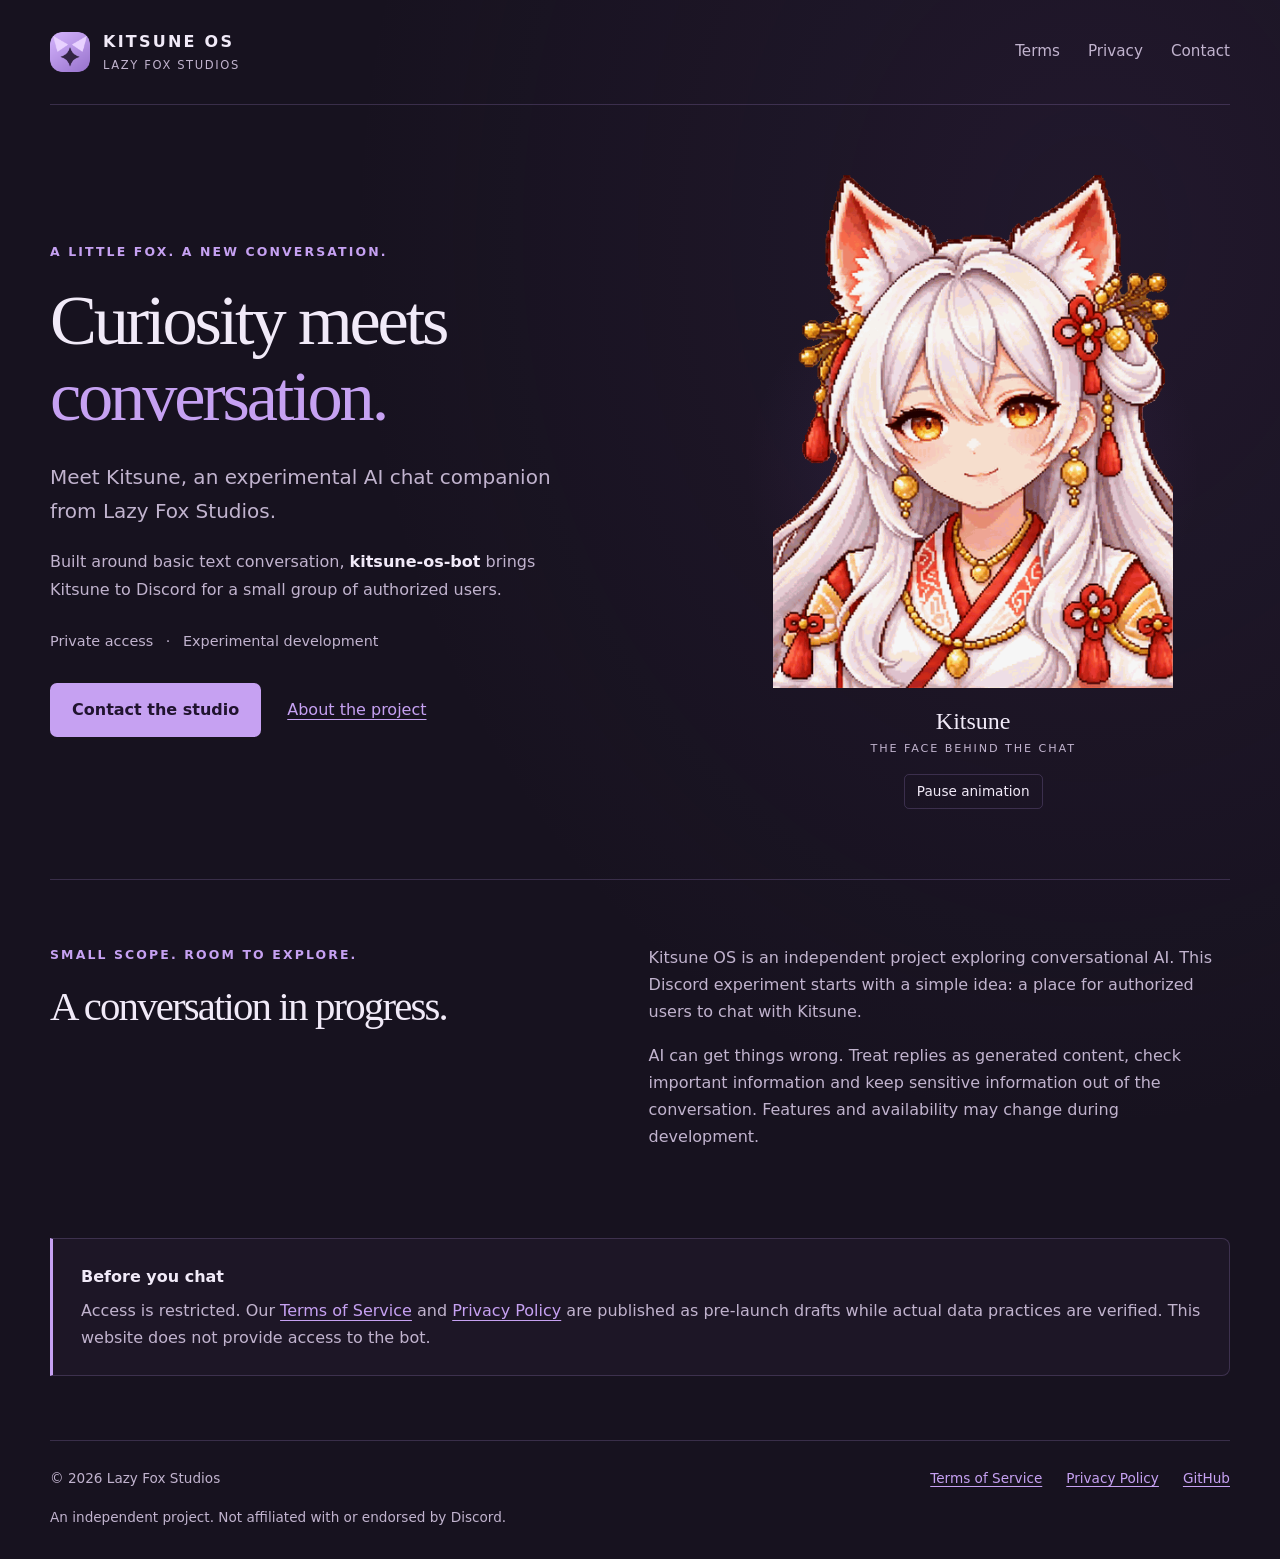
==== docs/index.html @ ff5f34ec "Add purple Kitsune landing page, clean portrait GIF and pre-launch policy drafts" ====
<!doctype html>
<html lang="en">
<head>
  <meta charset="utf-8">
  <meta name="viewport" content="width=device-width, initial-scale=1">
  <meta name="description" content="Meet Kitsune: a private, experimental AI chat bot by Lazy Fox Studios.">
  <meta name="theme-color" content="#17121f">
  <title>Kitsune OS · Lazy Fox Studios</title>
  <link rel="icon" href="assets/kitsune-icon.png" type="image/png">
  <link rel="stylesheet" href="assets/site.css">
  <script src="assets/portrait.js" defer></script>
</head>
<body>
  <a class="skip" href="#main">Skip to content</a>
  <header class="site-header wrap">
    <a class="brand" href="./"><img src="assets/kitsune-icon.png" width="40" height="40" alt=""><span>KITSUNE OS<small>LAZY FOX STUDIOS</small></span></a>
    <nav aria-label="Main navigation"><a href="terms.html">Terms</a><a href="privacy.html">Privacy</a><a href="mailto:LazyFoxStudios.VR@gmail.com">Contact</a></nav>
  </header>
  <main id="main" class="wrap">
    <section class="hero" aria-labelledby="intro">
      <div class="hero-copy">
        <p class="eyebrow">A LITTLE FOX. A NEW CONVERSATION.</p>
        <h1 id="intro">Curiosity meets<br><em>conversation.</em></h1>
        <p class="lead">Meet Kitsune, an experimental AI chat companion from Lazy Fox Studios.</p>
        <p>Built around basic text conversation, <strong>kitsune-os-bot</strong> brings Kitsune to Discord for a small group of authorized users.</p>
        <p class="access">Private access <span aria-hidden="true">·</span> Experimental development</p>
        <div class="actions"><a class="button" href="mailto:LazyFoxStudios.VR@gmail.com">Contact the studio</a><a href="#about">About the project</a></div>
      </div>
      <figure class="character">
        <div class="portrait" role="img" aria-label="Kitsune, a white-haired fox character with tall ears, gold eyes and a red and white outfit">
          <img id="kitsune-animation" src="assets/kitsune-blink.gif" width="450" height="584" alt="" aria-hidden="true">
          <canvas id="kitsune-still" width="450" height="584" aria-hidden="true" hidden></canvas>
        </div>
        <figcaption><span class="character-name">Kitsune</span><span>THE FACE BEHIND THE CHAT</span><button id="portrait-toggle" type="button" aria-pressed="false" hidden>Pause animation</button></figcaption>
      </figure>
    </section>
    <section id="about" class="about" aria-labelledby="about-title">
      <div><p class="eyebrow">SMALL SCOPE. ROOM TO EXPLORE.</p><h2 id="about-title">A conversation in progress.</h2></div>
      <div><p>Kitsune OS is an independent project exploring conversational AI. This Discord experiment starts with a simple idea: a place for authorized users to chat with Kitsune.</p><p>AI can get things wrong. Treat replies as generated content, check important information and keep sensitive information out of the conversation. Features and availability may change during development.</p></div>
    </section>
    <aside class="draft-note" aria-label="Policy status"><strong>Before you chat</strong><p>Access is restricted. Our <a href="terms.html">Terms of Service</a> and <a href="privacy.html">Privacy Policy</a> are published as pre-launch drafts while actual data practices are verified. This website does not provide access to the bot.</p></aside>
  </main>
  <footer class="site-footer wrap"><span>© 2026 Lazy Fox Studios</span><div><a href="terms.html">Terms of Service</a><a href="privacy.html">Privacy Policy</a><a href="https://github.com/lazyfoxstudios/kitsune-discbot">GitHub</a></div><p>An independent project. Not affiliated with or endorsed by Discord.</p></footer>
</body>
</html>
---- docs/assets/site.css ----
:root{color-scheme:dark;--bg:#17121f;--panel:#211a2c;--text:#f1eaf8;--muted:#c1b3ce;--accent:#c6a1f2;--line:#c9a2fc30;font-family:system-ui,-apple-system,BlinkMacSystemFont,"Segoe UI",sans-serif;font-size:16px;background:var(--bg);color:var(--text)}
*{box-sizing:border-box}html{scroll-behavior:smooth}body{margin:0;line-height:1.7;background:radial-gradient(ellipse at 85% 15%,#69428a20,transparent 48%),var(--bg)}a{color:var(--accent);text-underline-offset:.25em}a:hover{color:#ead6ff}a:focus-visible,button:focus-visible{outline:3px solid #ead6ff;outline-offset:6px}button{font:inherit;color:var(--text);cursor:pointer}[hidden]{display:none!important}.wrap{width:min(1180px,calc(100% - 80px));margin-inline:auto}.skip{position:absolute;left:20px;top:-100px;background:var(--panel);padding:12px;z-index:5}.skip:focus{top:12px}.site-header{display:flex;align-items:center;justify-content:space-between;gap:24px;padding-block:28px;border-bottom:1px solid var(--line)}.brand{display:flex;align-items:center;gap:13px;text-decoration:none;color:var(--text);letter-spacing:.14em;font-weight:650;font-size:1rem}.brand small{display:block;font-size:.72rem;letter-spacing:.14em;color:var(--muted);font-weight:400;margin-top:1px}.brand img{border-radius:10px}nav{display:flex;gap:28px}nav a{font-size:.95rem;color:var(--muted);text-decoration:none}.hero{min-height:700px;display:grid;grid-template-columns:1.2fr 1fr;align-items:center;gap:50px;padding:64px 0 70px}.eyebrow{font-size:.78rem;letter-spacing:.17em;color:var(--accent);font-weight:650;margin:0 0 20px}h1,h2{font-family:Georgia,"Times New Roman",serif;font-weight:400;letter-spacing:-.045em;line-height:1.08;margin:0 0 26px}h1{font-size:clamp(3rem,5.5vw,4.9rem)}h1 em{font-style:normal;color:var(--accent)}h2{font-size:2.55rem}.hero-copy>p:not(.eyebrow){max-width:540px;color:var(--muted)}.hero-copy .lead{font-size:1.25rem;color:var(--text)}strong{color:var(--text);font-weight:600}.hero-copy .access{color:var(--accent);font-size:.9rem;margin-block:26px}.access span{padding-inline:8px}.actions{display:flex;gap:26px;align-items:center;margin-top:30px}.button{padding:12px 21px;background:#c6a1f2;color:#21142f;border:1px solid transparent;border-radius:7px;font-weight:600;text-decoration:none}.button:hover{background:#ddc0ff;color:#21142f}.character{margin:0;align-self:center;text-align:center;min-width:0}.portrait{width:100%;max-width:400px;aspect-ratio:450/584;margin-inline:auto;position:relative;isolation:isolate}.portrait:before{content:"";position:absolute;inset:16% -10% 0;z-index:-1;background:radial-gradient(ellipse,#8e59b52c,transparent 67%)}.portrait img,.portrait canvas{width:100%;height:auto;display:block;object-fit:contain;image-rendering:auto}figcaption{display:flex;flex-direction:column;align-items:center;margin-top:20px;gap:4px}figcaption .character-name{font:1.5rem Georgia,serif;color:var(--text)}figcaption>span:nth-child(2){font-size:.7rem;letter-spacing:.17em;color:var(--muted)}figcaption button{margin-top:12px;border:1px solid var(--line);background:transparent;border-radius:5px;padding:5px 12px;font-size:.85rem}.about{padding:64px 0;display:grid;grid-template-columns:1fr 1.1fr;gap:70px;border-top:1px solid var(--line)}.about p{margin-top:0;color:var(--muted)}.about .eyebrow{color:var(--accent)}.draft-note{padding:24px 28px;border:1px solid var(--line);border-left:3px solid var(--accent);background:#c9a2fc08;border-radius:0 8px 8px 0;margin:8px 0 64px}.draft-note p{color:var(--muted);margin:6px 0 0}.site-footer{border-top:1px solid var(--line);padding:26px 0 30px;display:flex;flex-wrap:wrap;justify-content:space-between;gap:16px;color:var(--muted);font-size:.85rem}.site-footer div{display:flex;gap:24px}.site-footer p{width:100%;margin:0;color:var(--muted)}.policy{max-width:820px;padding:64px 0}.policy h1{font-size:3.5rem}.policy h2{font:1.45rem system-ui,sans-serif;letter-spacing:0;line-height:1.4;margin:36px 0 12px;font-weight:600}.policy p,.policy li{color:var(--muted)}.policy .eyebrow{color:var(--accent)}.policy li{margin-block:8px}.policy .draft-note{margin-bottom:34px}.policy .back{display:inline-block;margin-bottom:28px}
@media(max-width:760px){.wrap{width:calc(100% - 40px)}.site-header{padding-block:20px;flex-wrap:wrap;gap:20px}nav{gap:22px}.hero{grid-template-columns:1fr;gap:36px;padding:48px 0;min-height:0}.hero-copy{max-width:600px}h1{font-size:clamp(2.8rem,10vw,4.8rem)}.portrait{max-width:320px}.character{margin:0 12px}.about{grid-template-columns:1fr;gap:14px;padding:42px 0}.about h2{font-size:2.2rem}.actions{flex-wrap:wrap;gap:20px}.policy{padding:40px 0}.policy h1{font-size:2.6rem}.site-footer div{flex-wrap:wrap;gap:18px}.draft-note{padding:20px;margin-bottom:40px}}
@media(prefers-reduced-motion:reduce){html{scroll-behavior:auto}.portrait img:not(.ready){visibility:hidden}}
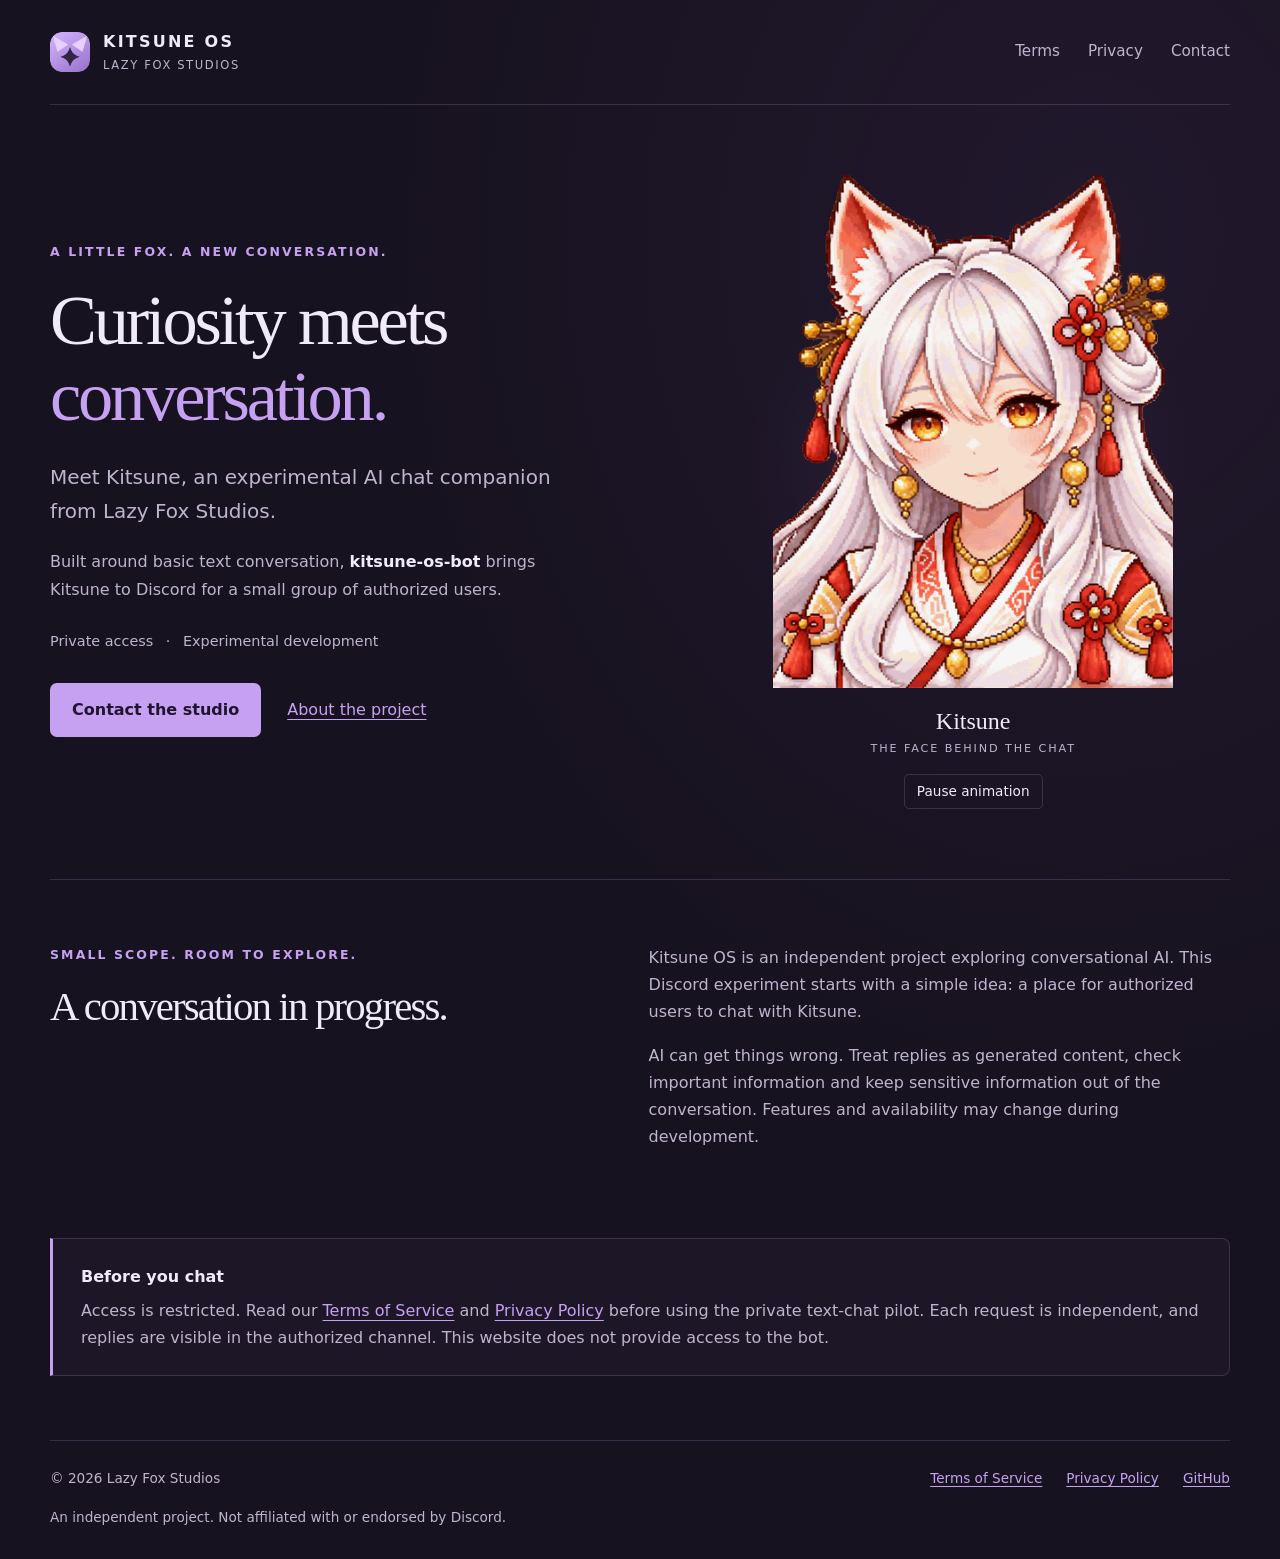
==== commit 849c46ce: "Describe verified private text-chat pilot data practices and terms" ====
--- a/docs/index.html
+++ b/docs/index.html
@@ -38,7 +38,7 @@
       <div><p class="eyebrow">SMALL SCOPE. ROOM TO EXPLORE.</p><h2 id="about-title">A conversation in progress.</h2></div>
       <div><p>Kitsune OS is an independent project exploring conversational AI. This Discord experiment starts with a simple idea: a place for authorized users to chat with Kitsune.</p><p>AI can get things wrong. Treat replies as generated content, check important information and keep sensitive information out of the conversation. Features and availability may change during development.</p></div>
     </section>
-    <aside class="draft-note" aria-label="Policy status"><strong>Before you chat</strong><p>Access is restricted. Our <a href="terms.html">Terms of Service</a> and <a href="privacy.html">Privacy Policy</a> are published as pre-launch drafts while actual data practices are verified. This website does not provide access to the bot.</p></aside>
+    <aside class="draft-note" aria-label="Policy status"><strong>Before you chat</strong><p>Access is restricted. Read our <a href="terms.html">Terms of Service</a> and <a href="privacy.html">Privacy Policy</a> before using the private text-chat pilot. Each request is independent, and replies are visible in the authorized channel. This website does not provide access to the bot.</p></aside>
   </main>
   <footer class="site-footer wrap"><span>© 2026 Lazy Fox Studios</span><div><a href="terms.html">Terms of Service</a><a href="privacy.html">Privacy Policy</a><a href="https://github.com/lazyfoxstudios/kitsune-discbot">GitHub</a></div><p>An independent project. Not affiliated with or endorsed by Discord.</p></footer>
 </body>
